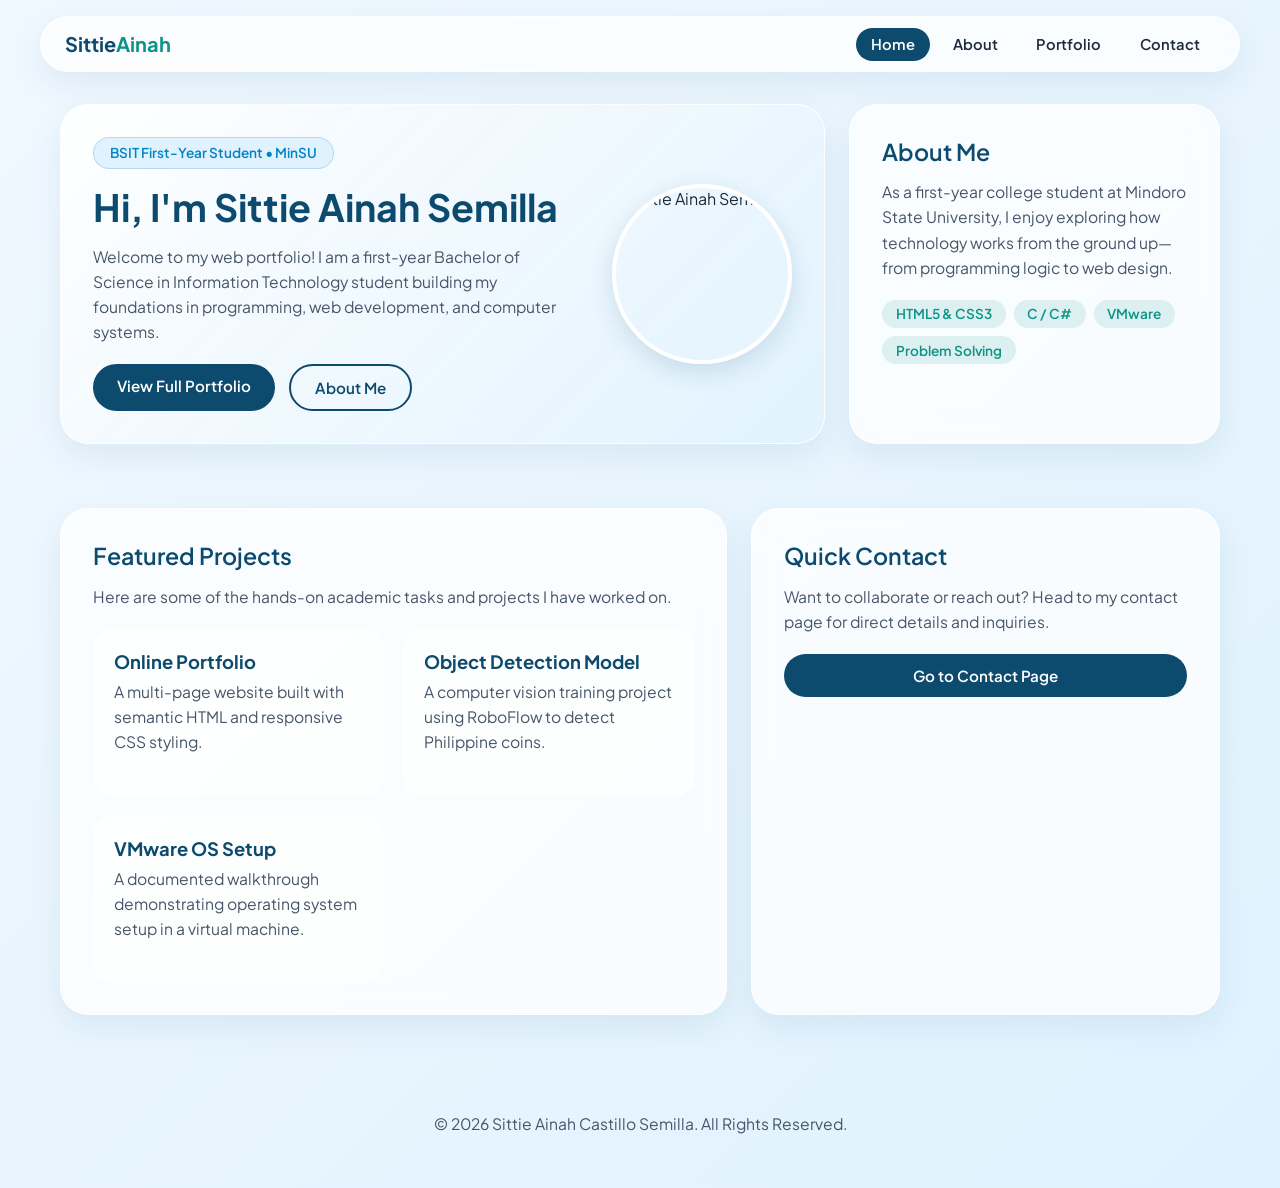
==== index.html @ b652366f "My Portfolio" ====
<!DOCTYPE html>
<html lang="en">
<head>
    <meta charset="UTF-8">
    <meta name="viewport" content="width=device-width, initial-scale=1.0">
    <title>Sittie Ainah Semilla | Portfolio</title>
    <link rel="stylesheet" href="style.css">
</head>
<body>

    <header>
        <nav class="navbar">
            <a href="index.html" class="logo">Sittie<span>Ainah</span></a>
            <ul class="nav-links">
                <li><a href="index.html" class="active">Home</a></li>
                <li><a href="about.html">About</a></li>
                <li><a href="portfolio.html">Portfolio</a></li>
                <li><a href="contact.html">Contact</a></li>
            </ul>
        </nav>
    </header>

    <main class="portfolio-container">

        <section class="bento-card hero-card">
            <div>
                <span class="badge">BSIT First-Year Student • MinSU</span>
                <h1>Hi, I'm Sittie Ainah Semilla</h1>
                <p>Welcome to my web portfolio! I am a first-year Bachelor of Science in Information Technology student building my foundations in programming, web development, and computer systems.</p>
                <div class="hero-buttons">
                    <a href="portfolio.html" class="btn btn-primary">View Full Portfolio</a>
                    <a href="about.html" class="btn btn-outline">About Me</a>
                </div>
            </div>
            <div class="profile-img-wrapper">
                <img src="image/sittie-photo.jpg" alt="Sittie Ainah Semilla">
            </div>
        </section>

        <section class="bento-card about-card">
            <h2>About Me</h2>
            <p>As a first-year college student at Mindoro State University, I enjoy exploring how technology works from the ground up—from programming logic to web design.</p>
            <div class="skills-list">
                <span class="skill-tag">HTML5 &amp; CSS3</span>
                <span class="skill-tag">C / C#</span>
                <span class="skill-tag">VMware</span>
                <span class="skill-tag">Problem Solving</span>
            </div>
        </section>

        <section id="projects" class="bento-card projects-card">
            <h2>Featured Projects</h2>
            <p>Here are some of the hands-on academic tasks and projects I have worked on.</p>
            <div class="project-grid">
                <div class="project-item">
                    <h3>Online Portfolio</h3>
                    <p>A multi-page website built with semantic HTML and responsive CSS styling.</p>
                </div>
                <div class="project-item">
                    <h3>Object Detection Model</h3>
                    <p>A computer vision training project using RoboFlow to detect Philippine coins.</p>
                </div>
                <div class="project-item">
                    <h3>VMware OS Setup</h3>
                    <p>A documented walkthrough demonstrating operating system setup in a virtual machine.</p>
                </div>
            </div>
        </section>

        <section id="contact" class="bento-card contact-card">
            <h2>Quick Contact</h2>
            <p>Want to collaborate or reach out? Head to my contact page for direct details and inquiries.</p>
            <a href="contact.html" class="btn btn-primary" style="width: 100%; text-align: center;">Go to Contact Page</a>
        </section>

    </main>

    <footer>
        <p>&copy; 2026 Sittie Ainah Castillo Semilla. All Rights Reserved.</p>
    </footer>

</body>
</html>
---- style.css ----
@import url('https://fonts.googleapis.com/css2?family=Plus+Jakarta+Sans:wght@400;500;600;700&display=swap');

:root {
    --bg-gradient: linear-gradient(135deg, #F0F8FF 0%, #E0F2FE 100%);
    --glass-bg: rgba(255, 255, 255, 0.75);
    --glass-border: rgba(255, 255, 255, 0.85);
    --navy: #0C4A6E;
    --teal: #0D9488;
    --sky-blue: #0284C7;
    --text-main: #1E293B;
    --text-muted: #475569;
    --radius: 28px;
    --shadow: 0 12px 32px rgba(12, 74, 110, 0.08);
}

* {
    margin: 0;
    padding: 0;
    box-sizing: border-box;
}

body {
    font-family: 'Plus Jakarta Sans', sans-serif;
    background: var(--bg-gradient);
    color: var(--text-main);
    min-height: 100vh;
    display: flex;
    flex-direction: column;
}

/* Navigation */
header {
    width: 100%;
    padding: 1rem 1.5rem 0;
}

.navbar {
    max-width: 1200px;
    margin: 0 auto;
    padding: 0.9rem 1.5rem;
    background: var(--glass-bg);
    backdrop-filter: blur(12px);
    -webkit-backdrop-filter: blur(12px);
    border: 1px solid var(--glass-border);
    border-radius: 999px;
    box-shadow: var(--shadow);
    display: flex;
    justify-content: space-between;
    align-items: center;
    flex-wrap: wrap;
    gap: 1rem;
}

.logo {
    font-size: 1.25rem;
    font-weight: 700;
    color: var(--navy);
    text-decoration: none;
}

.logo span {
    color: var(--teal);
}

.nav-links {
    list-style: none;
    display: flex;
    gap: 0.5rem;
    flex-wrap: wrap;
}

.nav-links a {
    text-decoration: none;
    color: var(--text-main);
    font-weight: 600;
    font-size: 0.92rem;
    padding: 0.45rem 0.95rem;
    border-radius: 999px;
    transition: all 0.2s ease;
}

.nav-links a:hover,
.nav-links a.active {
    background-color: var(--navy);
    color: #ffffff;
}

/* Main Content */
main {
    flex: 1;
    width: 100%;
    max-width: 1200px;
    margin: 0 auto;
    padding: 2rem 1.25rem;
}

section {
    margin-bottom: 2.5rem;
}

.section-title {
    font-size: 1.8rem;
    color: var(--navy);
    font-weight: 700;
    margin-bottom: 0.35rem;
}

.section-subtitle {
    color: var(--text-muted);
    margin-bottom: 1.5rem;
    font-size: 1rem;
}

/* Bento Grid (index.html) */
.portfolio-container {
    width: 100%;
    display: grid;
    grid-template-columns: repeat(12, 1fr);
    gap: 1.5rem;
}

.bento-card,
.card {
    background: var(--glass-bg);
    backdrop-filter: blur(12px);
    -webkit-backdrop-filter: blur(12px);
    border: 1px solid var(--glass-border);
    border-radius: var(--radius);
    padding: 2rem;
    box-shadow: var(--shadow);
    transition: transform 0.3s ease, box-shadow 0.3s ease;
}

.bento-card:hover,
.card:hover {
    transform: translateY(-4px);
    box-shadow: 0 16px 40px rgba(12, 74, 110, 0.12);
}

.hero-card {
    grid-column: span 12;
    display: flex;
    justify-content: space-between;
    align-items: center;
    gap: 2rem;
    background: linear-gradient(135deg, rgba(255,255,255,0.9), rgba(224,242,254,0.85));
}

@media (min-width: 768px) {
    .hero-card {
        grid-column: span 8;
    }
    .about-card {
        grid-column: span 4;
    }
    .projects-card {
        grid-column: span 7;
    }
    .contact-card {
        grid-column: span 5;
    }
}

.badge {
    display: inline-block;
    background-color: #E0F2FE;
    color: var(--sky-blue);
    font-weight: 600;
    font-size: 0.85rem;
    padding: 0.4rem 1rem;
    border-radius: 50px;
    margin-bottom: 1rem;
    border: 1px solid rgba(2, 132, 199, 0.2);
}

h1 {
    font-size: 2.35rem;
    color: var(--navy);
    line-height: 1.15;
    margin-bottom: 1rem;
    font-weight: 700;
}

h2 {
    font-size: 1.45rem;
    color: var(--navy);
    margin-bottom: 0.85rem;
    font-weight: 600;
}

h3 {
    font-size: 1.15rem;
    color: var(--navy);
    margin-bottom: 0.4rem;
}

p {
    color: var(--text-muted);
    line-height: 1.6;
    margin-bottom: 1.25rem;
    font-size: 0.98rem;
}

.meta {
    display: inline-block;
    font-size: 0.82rem;
    font-weight: 600;
    color: var(--teal);
    margin-bottom: 0.75rem;
}

.hero-buttons {
    display: flex;
    gap: 0.85rem;
    flex-wrap: wrap;
}

.btn {
    display: inline-block;
    padding: 0.75rem 1.5rem;
    border-radius: 50px;
    font-weight: 600;
    text-decoration: none;
    transition: all 0.2s ease;
    font-size: 0.95rem;
    cursor: pointer;
    border: none;
}

.btn-primary {
    background-color: var(--navy);
    color: #ffffff;
}

.btn-primary:hover {
    background-color: var(--teal);
}

.btn-outline {
    background-color: transparent;
    color: var(--navy);
    border: 2px solid var(--navy);
}

.btn-outline:hover {
    background-color: rgba(12, 74, 110, 0.06);
}

.profile-img-wrapper {
    width: 180px;
    height: 180px;
    border-radius: 50%;
    overflow: hidden;
    border: 4px solid #ffffff;
    box-shadow: 0 8px 24px rgba(12, 74, 110, 0.15);
    flex-shrink: 0;
}

.profile-img-wrapper img {
    width: 100%;
    height: 100%;
    object-fit: cover;
}

.skills-list {
    display: flex;
    flex-wrap: wrap;
    gap: 0.5rem;
    margin-top: 0.75rem;
}

.skill-tag {
    background-color: rgba(13, 148, 136, 0.12);
    color: var(--teal);
    padding: 0.35rem 0.85rem;
    border-radius: 50px;
    font-size: 0.85rem;
    font-weight: 600;
}

.project-grid,
.card-grid {
    display: grid;
    grid-template-columns: repeat(auto-fit, minmax(260px, 1fr));
    gap: 1.25rem;
    margin-top: 1rem;
}

.project-item {
    background: rgba(255, 255, 255, 0.65);
    padding: 1.25rem;
    border-radius: 20px;
    border: 1px solid rgba(255, 255, 255, 0.85);
}

.card ul {
    padding-left: 1.2rem;
    color: var(--text-muted);
    line-height: 1.6;
}

.card li {
    margin-bottom: 0.4rem;
}

/* Table (about.html) */
.info-table {
    width: 100%;
    border-collapse: collapse;
    background: var(--glass-bg);
    border-radius: 20px;
    overflow: hidden;
    box-shadow: var(--shadow);
}

.info-table th,
.info-table td {
    padding: 1rem 1.25rem;
    text-align: left;
    border-bottom: 1px solid rgba(12, 74, 110, 0.08);
}

.info-table th {
    width: 240px;
    color: var(--navy);
    font-weight: 600;
    background: rgba(255, 255, 255, 0.5);
}

.info-table td {
    color: var(--text-muted);
}

/* Contact Page (contact.html) */
.contact-wrapper {
    display: grid;
    grid-template-columns: repeat(auto-fit, minmax(300px, 1fr));
    gap: 1.5rem;
}

.contact-item {
    margin-bottom: 1.1rem;
    display: flex;
    flex-direction: column;
    gap: 0.2rem;
}

.contact-item strong {
    color: var(--navy);
    font-size: 0.9rem;
}

.contact-item a,
.contact-item span {
    color: var(--text-muted);
    text-decoration: none;
}

.contact-item a:hover {
    color: var(--teal);
    text-decoration: underline;
}

.form-group {
    margin-bottom: 1rem;
}

.form-group label {
    display: block;
    font-size: 0.88rem;
    font-weight: 600;
    color: var(--navy);
    margin-bottom: 0.35rem;
}

.form-control,
.form-group input,
.form-group textarea {
    width: 100%;
    padding: 0.75rem 1rem;
    border-radius: 12px;
    border: 1px solid rgba(12, 74, 110, 0.18);
    background: rgba(255, 255, 255, 0.85);
    font-family: inherit;
    font-size: 0.95rem;
    color: var(--text-main);
    transition: border-color 0.2s ease;
}

.form-control:focus,
.form-group input:focus,
.form-group textarea:focus {
    outline: none;
    border-color: var(--sky-blue);
    background: #ffffff;
}

.form-group textarea {
    resize: vertical;
    min-height: 110px;
}

/* Footer */
footer {
    text-align: center;
    padding: 1.5rem 1rem 2rem;
    color: var(--text-muted);
    font-size: 0.9rem;
}

@media (max-width: 768px) {
    .hero-card {
        flex-direction: column-reverse;
        text-align: center;
    }
    .hero-buttons {
        justify-content: center;
    }
    .info-table th {
        width: auto;
    }
}
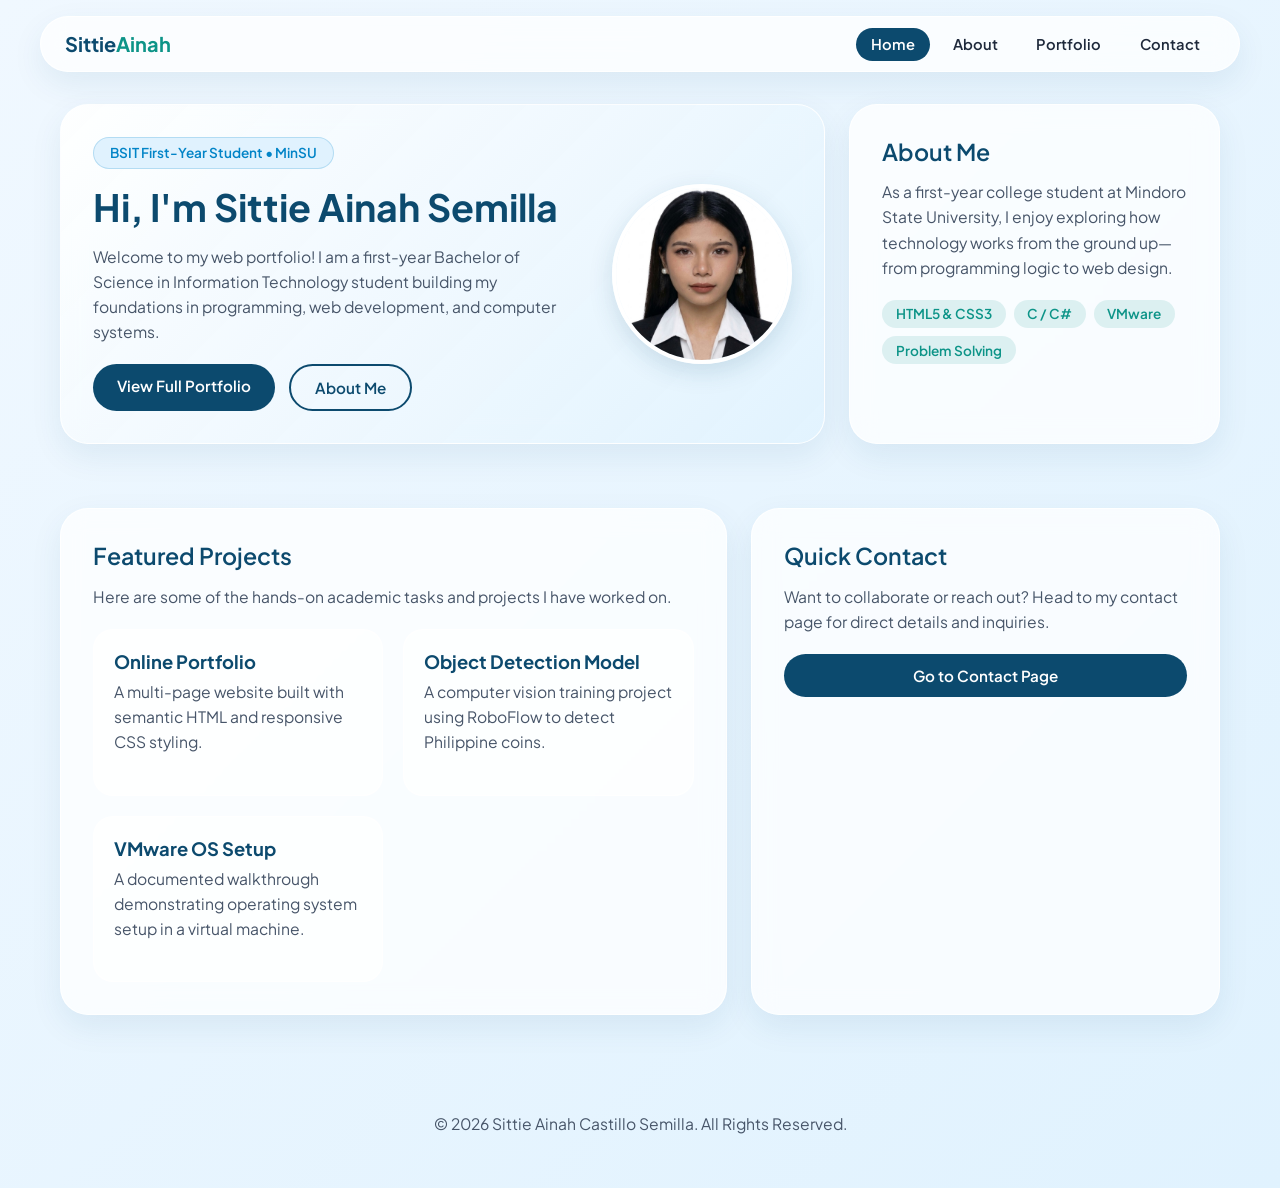
==== commit 24eb9407: "Update index.html with profile photo" ====
--- a/index.html
+++ b/index.html
@@ -33,7 +33,7 @@
                 </div>
             </div>
             <div class="profile-img-wrapper">
-                <img src="image/sittie-photo.jpg" alt="Sittie Ainah Semilla">
+                <img src="sittie-photo.jpg" alt="Sittie Ainah Semilla">
             </div>
         </section>
 
